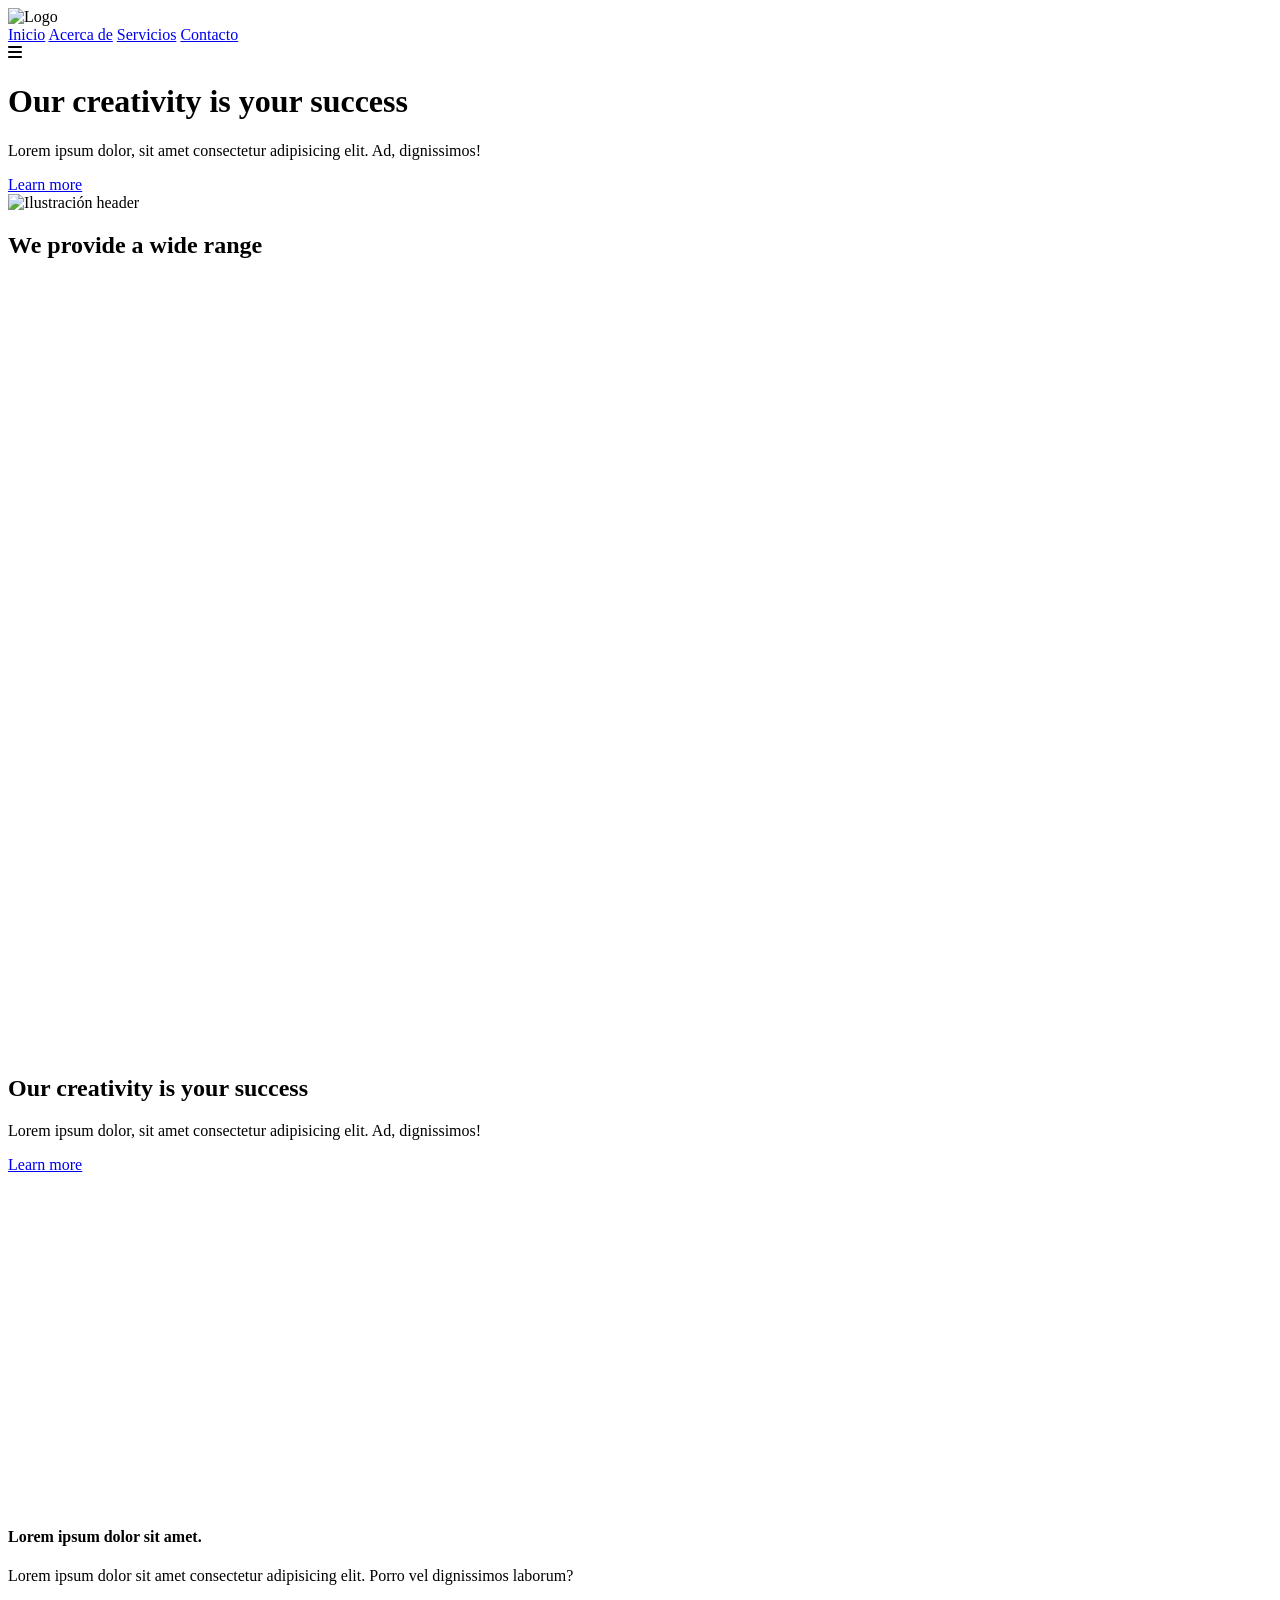
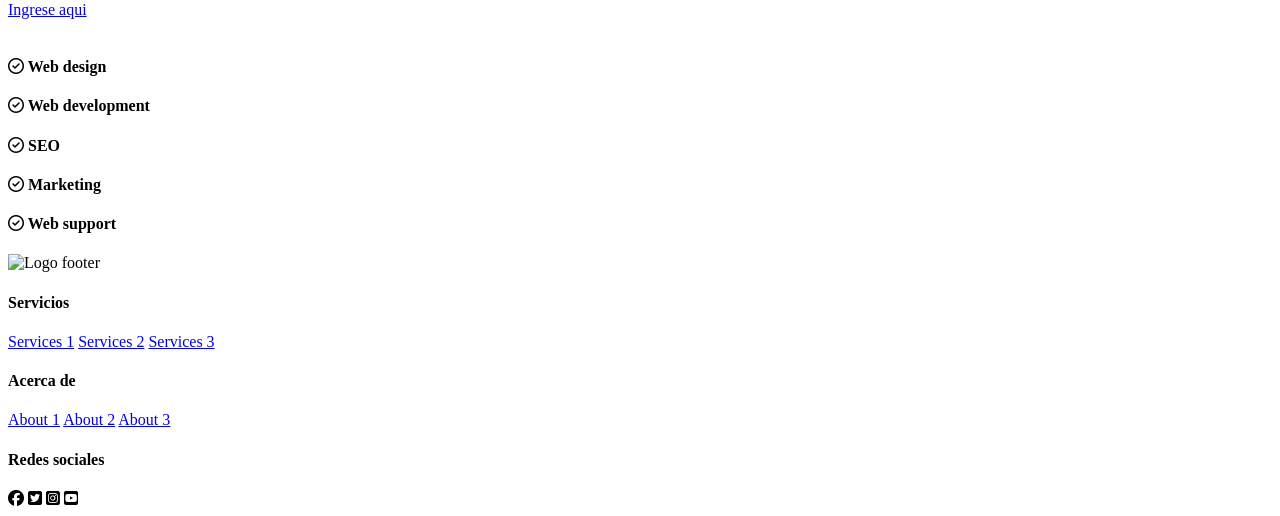
==== index.html @ f16b7981 "Add files via upload" ====
<!DOCTYPE html>
<html lang="es">
<head>
    <meta charset="UTF-8">
    <meta name="viewport" content="width=device-width, initial-scale=1.0">
    <meta http-equiv="X-UA-Compatible" content="ie=edge">
    <title>Página web Yisus</title>
    <link rel="stylesheet" href="css/estilos.css">
    <link rel="preconnect" href="https://fonts.googleapis.com">
    <link rel="preconnect" href="https://fonts.gstatic.com" crossorigin>
    <link href="https://fonts.googleapis.com/css2?family=Roboto:ital,wght@0,100..900;1,100..900&display=swap" rel="stylesheet">
    <link rel="stylesheet" href="https://cdnjs.cloudflare.com/ajax/libs/font-awesome/6.4.0/css/all.min.css">
    <link href="https://unpkg.com/aos@2.3.1/dist/aos.css" rel="stylesheet">

</head>
<body>
    <header>
        <nav>
            <section class="contenedor nav">
               <div class="logo">
                <img src="img/logoimagen.jpeg" alt="Logo">
               </div>
               <div class="enlaces-header">
                <a href="#">Inicio</a>
                <a href="#">Acerca de</a>
                <a href="#">Servicios</a>
                <a href="#">Contacto</a>
               </div>
               <div class="empanada">
                  <i class="fa-solid fa-bars"></i>
               </div>
            </section>
        </nav>
        <div class="contenedor">
            <div class="contenido-header">
                <div class="textos-header">
                    <h1>Our creativity is your success</h1>
                    <p>Lorem ipsum dolor, sit amet consectetur adipisicing elit. Ad, dignissimos!</p>
                    <a href="#">Learn more</a> 
                </div>
                <img src="img/hola.svg" alt="Ilustración header">
            </div>
        </div>
    </header>

    <section class="about-us">
        <div class="contenedor1">
            <h2 class="titulo">We provide a wide range</h2>
            <div class="contenedor-articulo">
                <div class="articulo" data-aos="zoom-in-right">
                    <i class="fas fa-pen-fancy"></i>
                    <h3>Graphic desing</h3>
                    <p>Lorem, ipsum dolor sit amet consectetur adipisicing elit. Sit porro similique necessitatibus quia voluptas praesentium possimus excepturi consequatur ipsam magni!</p>
                    <a href="#">Read more</a>
                </div>
                <div class="articulo" data-aos="zoom-in-right">
                    <i class="fas fa-code"></i>
                    <h3>Web desing</h3>
                    <p>Lorem, ipsum dolor sit amet consectetur adipisicing elit. Sit porro similique necessitatibus quia voluptas praesentium possimus excepturi consequatur ipsam magni!</p>
                    <a href="#">Read more</a>
                </div>
                <div class="articulo" data-aos="zoom-in-right">
                    <i class="fas fa-cog"></i>
                    <h3>Video production</h3>
                    <p>Lorem, ipsum dolor sit amet consectetur adipisicing elit. Sit porro similique necessitatibus quia voluptas praesentium possimus excepturi consequatur ipsam magni!</p>
                    <a href="#">Read more</a>
                </div>
                <div class="articulo" data-aos="zoom-in-right">
                    <i class="fas fa-chart-pie"></i>
                    <h3>SEO</h3>
                    <p>Lorem, ipsum dolor sit amet consectetur adipisicing elit. Sit porro similique necessitatibus quia voluptas praesentium possimus excepturi consequatur ipsam magni!</p>
                    <a href="#">Read more</a>
                </div>
                <div class="articulo" data-aos="zoom-in-right">
                    <i class="fas fa-comments"></i>
                    <h3>Marketing</h3>
                    <p>Lorem, ipsum dolor sit amet consectetur adipisicing elit. Sit porro similique necessitatibus quia voluptas praesentium possimus excepturi consequatur ipsam magni!</p>
                    <a href="#">Read more</a>
                </div>
                <div class="articulo" data-aos="zoom-in-right">
                    <i class="fas fa-chart-bar"></i>
                    <h3>Inphografics</h3>
                    <p>Lorem, ipsum dolor sit amet consectetur adipisicing elit. Sit porro similique necessitatibus quia voluptas praesentium possimus excepturi consequatur ipsam magni!</p>
                    <a href="#">Read more</a>
                </div>
            </div>
        </div>
    </section>

    <section class="questions contenedor">
            <div class="textos-questions">
                <h1>Our creativity is your success</h1>
                <p>Lorem ipsum dolor, sit amet consectetur adipisicing elit. Ad, dignissimos!</p>
                <a href="#">Learn more</a> 
            </div>
            <img src="img/segundaimag.svg" alt="" data-aos="zoom-out-up" data-aos-duracion="2000">
        
    </section>

    <section class="results">
        <div class="contenedor1 conten-results">
            <section class="numbers">
              <div class="number" data-aos="zoom-in-left">
                <h4>+8863</h4>
                <p>Lorem ipsum dolor, sit amet consectetur adipisicing elit. Voluptatibus, soluta?</p>
              </div>
              <div class="number" data-aos="zoom-in-left">
                <h4>+8863</h4>
                <p>Lorem ipsum dolor, sit amet consectetur adipisicing elit. Voluptatibus, soluta?</p>
              </div>
              <div class="number" data-aos="zoom-in-left">
                <h4>+8863</h4>
                <p>Lorem ipsum dolor, sit amet consectetur adipisicing elit. Voluptatibus, soluta?</p>
              </div>
              <div class="number" data-aos="zoom-in-left">
                <h4>+8863</h4>
                <p>Lorem ipsum dolor, sit amet consectetur adipisicing elit. Voluptatibus, soluta?</p>
              </div>
            </section>
            <section class="results-text">
                <h4>Lorem ipsum dolor sit amet.</h4>
                <p>Lorem ipsum dolor sit amet consectetur adipisicing elit. Porro vel dignissimos laborum?</p>
                <a href="#">Ingrese aqui</a>
            </section>
        </div>
    </section>

    <section class="contenedor1 services">
        <img src="img/terceraimag.svg" alt="" data-aos="zoom-in-left">
        <div class="box-skills">
            <h4><i class="fa-regular fa-circle-check"></i> Web design</h4>
            <h4><i class="fa-regular fa-circle-check"></i> Web development</h4>
            <h4><i class="fa-regular fa-circle-check"></i> SEO</h4>
            <h4><i class="fa-regular fa-circle-check"></i> Marketing</h4>
            <h4><i class="fa-regular fa-circle-check"></i> Web support</h4>
        </div>
    </section>

    <footer>
        <div class="pertFooter">
            <img src="img/logoimagen.jpeg" alt="Logo footer">
        </div>
        <div class="pertFooter">
            <h4>Servicios</h4>
            <a href="#">Services 1</a>
            <a href="#">Services 2</a>
            <a href="#">Services 3</a>
        </div>
        <div class="pertFooter">
            <h4>Acerca de</h4>
            <a href="#">About 1</a>
            <a href="#">About 2</a>
            <a href="#">About 3</a>
        </div>
        <div class="pertFooter">
            <h4>Redes sociales</h4>
            <div class="social-media">
                <i class="fa-brands fa-facebook"></i>
                <i class="fa-brands fa-square-twitter"></i>
                <i class="fa-brands fa-square-instagram"></i>
                <i class="fa-brands fa-square-youtube"></i>
            </div>
        </div>
    </footer>
    <script src="https://unpkg.com/aos@2.3.1/dist/aos.js"></script>

     <script src="js/main.js"></script> 
   
</body>
</html>
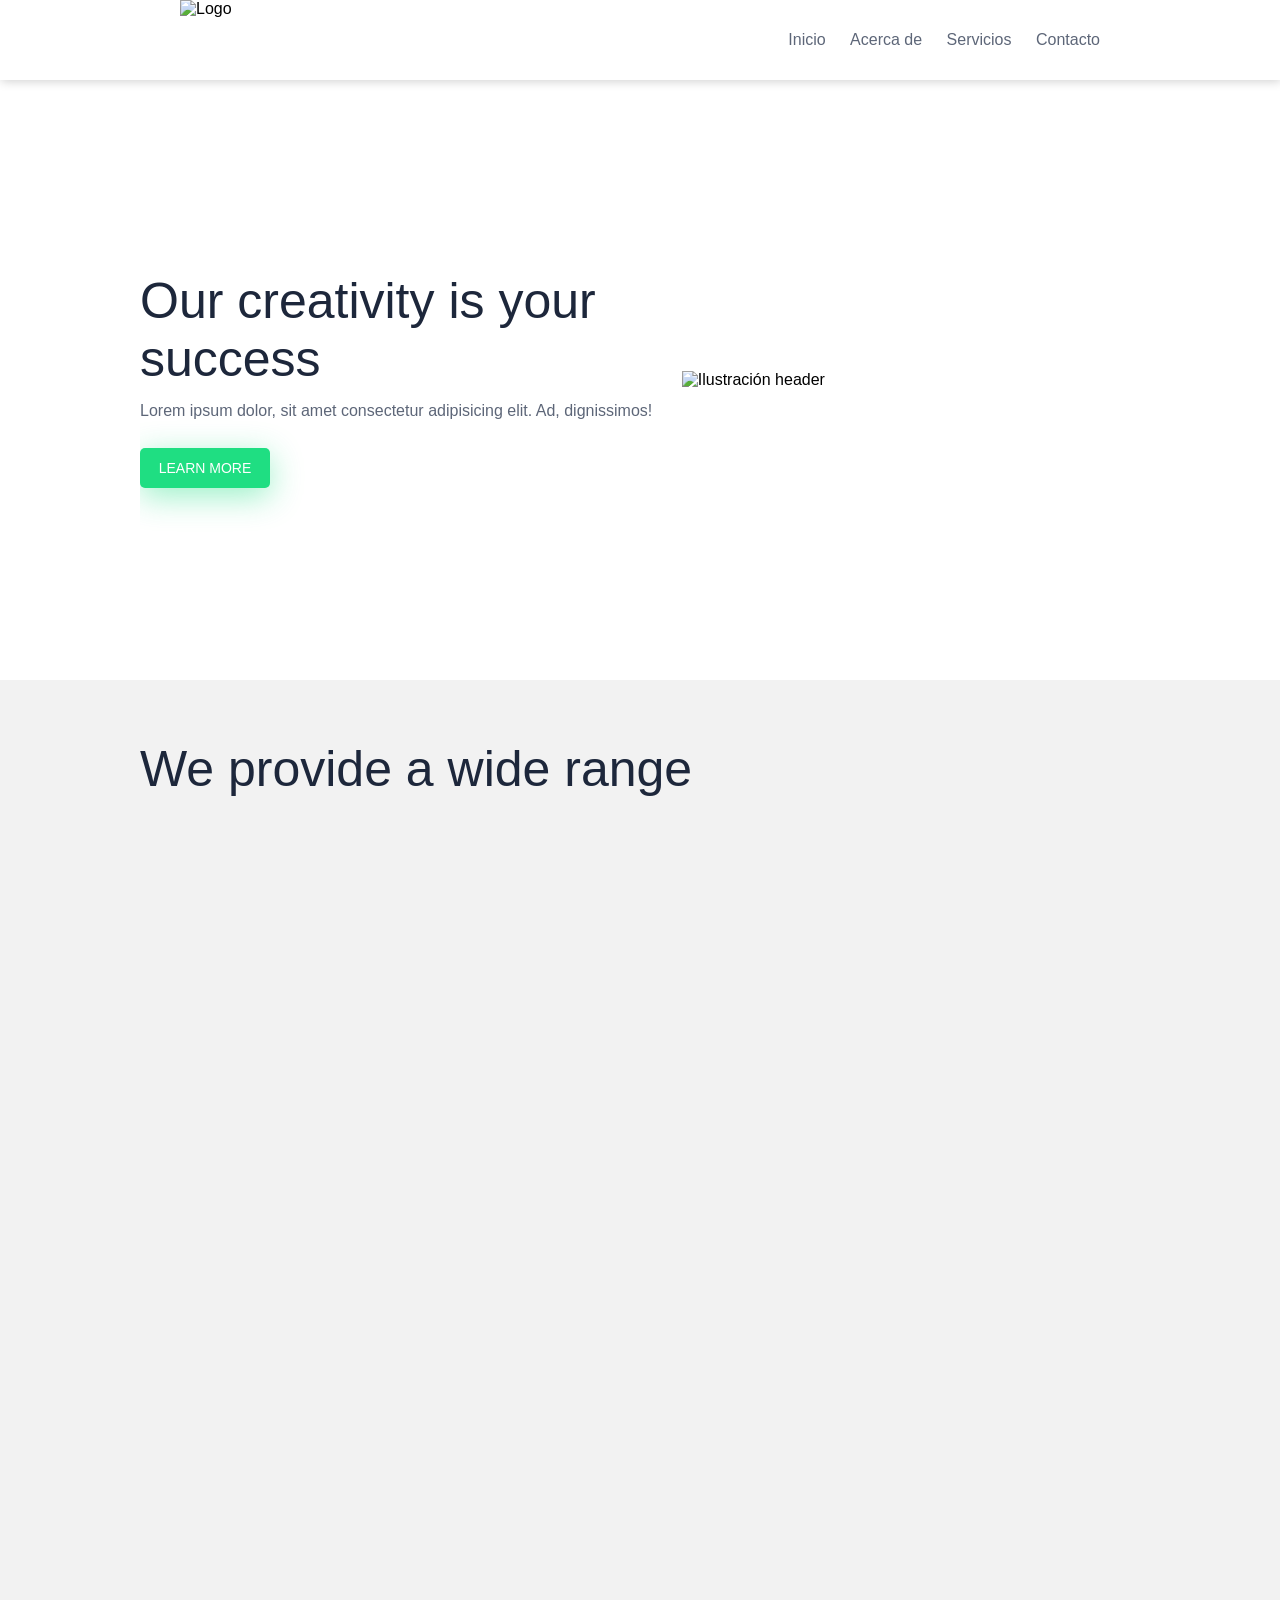
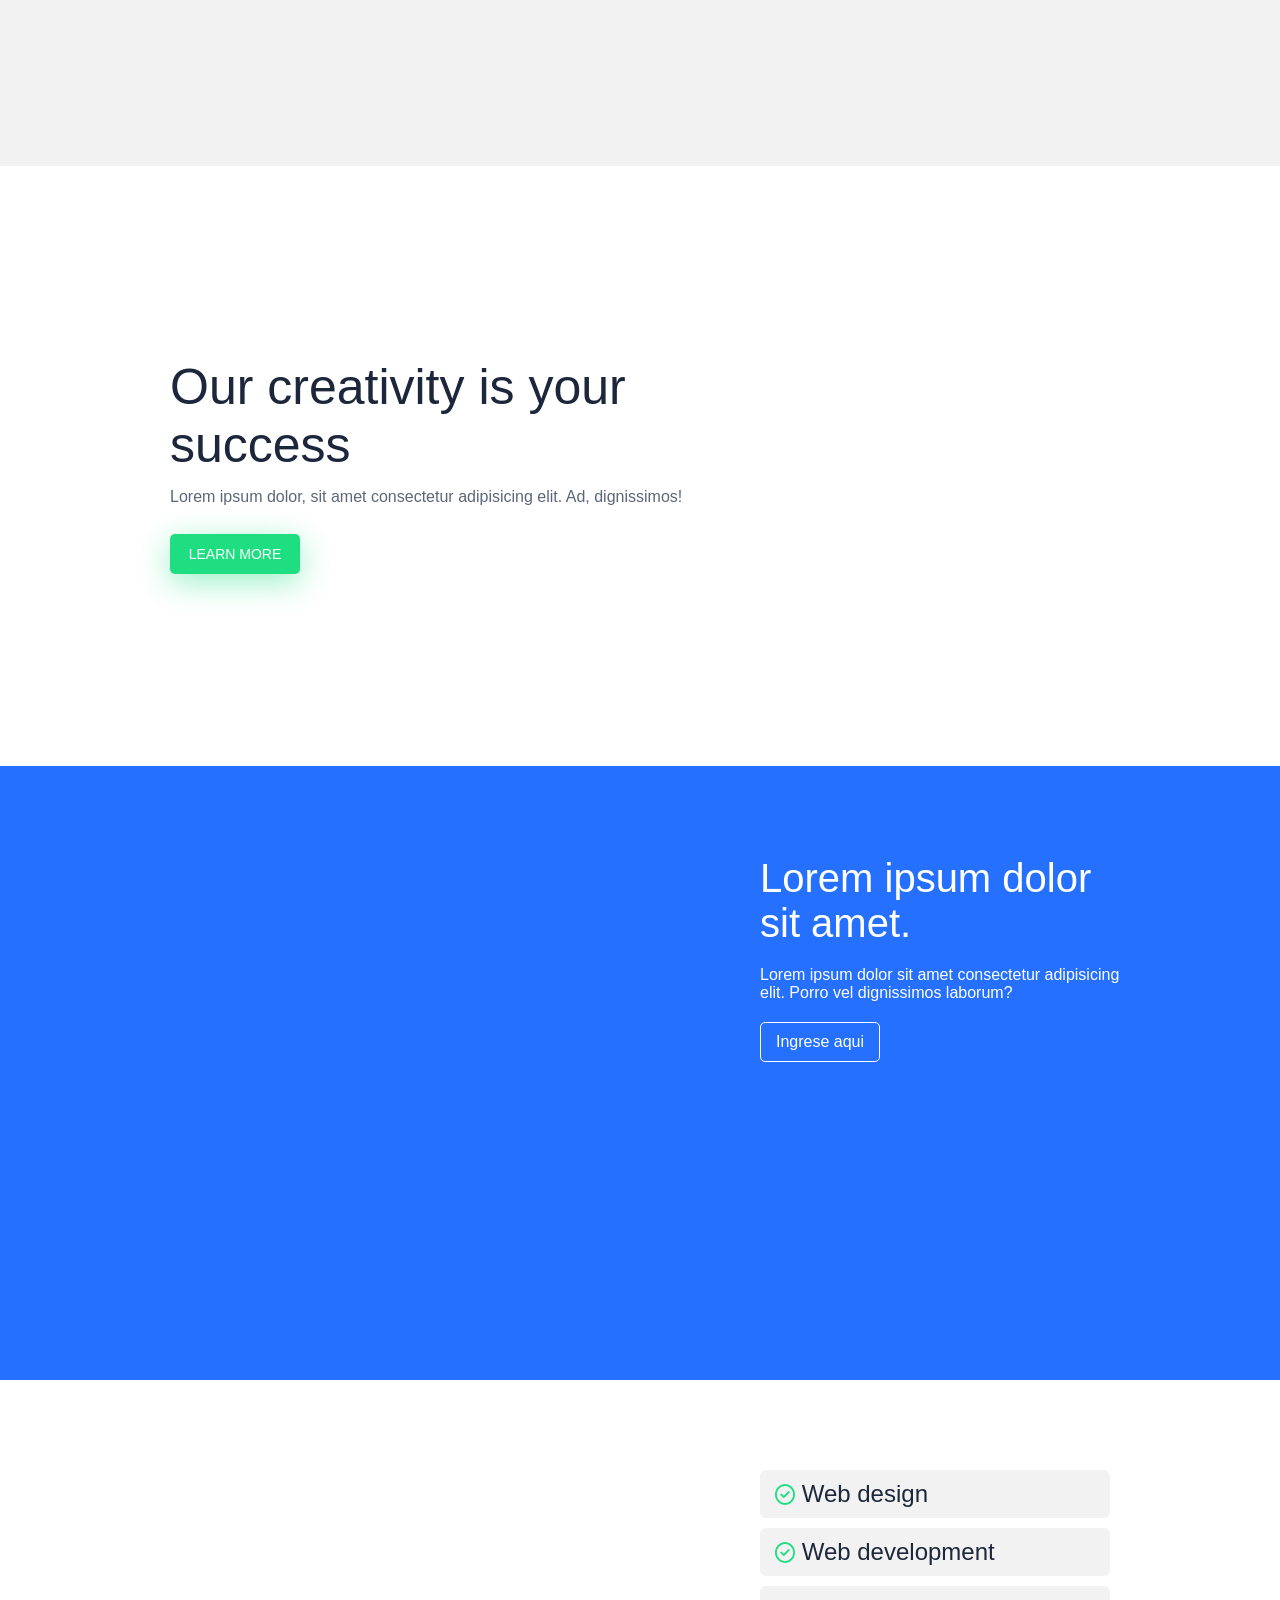
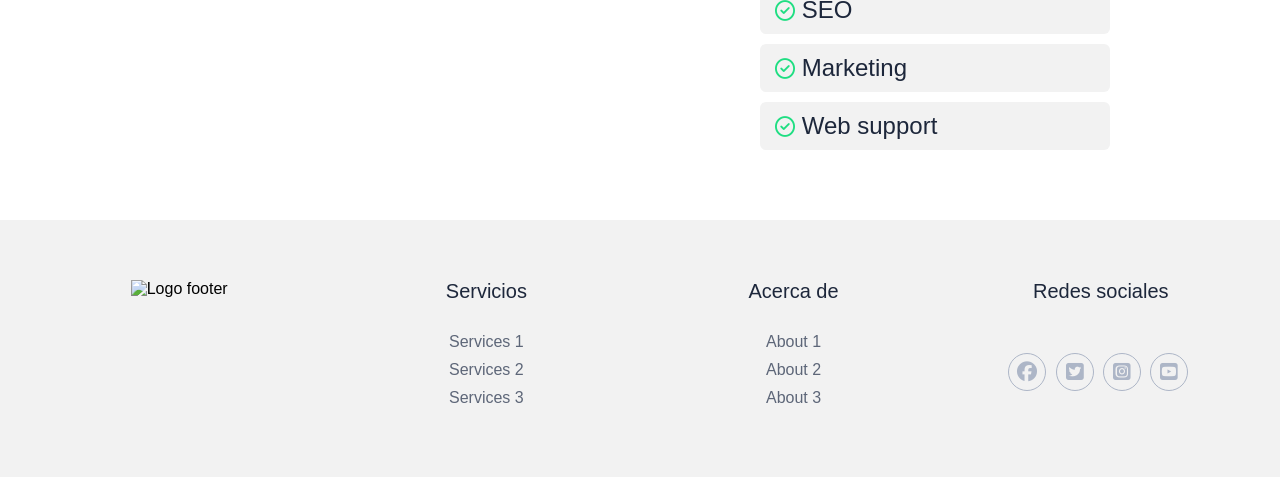
==== commit 5170ec64: "Update index.html" ====
--- a/index.html
+++ b/index.html
@@ -5,7 +5,7 @@
     <meta name="viewport" content="width=device-width, initial-scale=1.0">
     <meta http-equiv="X-UA-Compatible" content="ie=edge">
     <title>Página web Yisus</title>
-    <link rel="stylesheet" href="css/estilos.css">
+    <link rel="stylesheet" href="estilos.css">
     <link rel="preconnect" href="https://fonts.googleapis.com">
     <link rel="preconnect" href="https://fonts.gstatic.com" crossorigin>
     <link href="https://fonts.googleapis.com/css2?family=Roboto:ital,wght@0,100..900;1,100..900&display=swap" rel="stylesheet">
@@ -167,4 +167,4 @@
      <script src="js/main.js"></script> 
    
 </body>
-</html>+</html>
--- a/estilos.css
+++ b/estilos.css
@@ -0,0 +1,592 @@
+*{
+    margin:0;
+    padding:0;
+    box-sizing: border-box;
+}
+
+body{
+    font-family:'Roboto', sans-serif;
+}
+
+h1, h2, h3, h4, h5, h6{
+    color: #1d273b;
+    font-weight: 300;
+}
+
+.contenedor{
+    width: 90% ;
+    max-width: 1000px;
+    margin: auto;
+    overflow: hidden;
+}
+
+.contenedor1{
+    width: 90% ;
+    max-width: 1000px;
+    margin: auto;
+    overflow: hidden;
+    padding: 60px 0;
+}
+
+h1{
+    font-size: 50px;
+
+}
+
+header::before{
+    content: "";
+    display: block;
+    margin-bottom: 80px;
+}
+nav{
+    width: 100%;
+    height: 80px;
+    background: #fff;
+    border-bottom: 1px solid transparent;
+    box-shadow: 1px 1px 10px 0 rgba(0, 0, 0, .2);
+    position: fixed;
+    top: 0;
+    z-index: 100;
+    transition: ease-in-out 0.5s;
+}
+
+.nav{
+    display: flex;
+    justify-content:  space-between;
+    height: 80px;
+    width: 100%;
+    align-items: center;
+    padding: 0 40px;
+}
+.nav .logo{
+    height: 80px;
+
+}
+
+.nav .logo img{
+    
+    height: 100%;
+    vertical-align: top;
+}
+
+.enlaces-header{
+    font-weight: 300;
+    transition: ease-in-out 0.5s;
+}
+
+.nav .enlaces-header a{
+    color: #5d6678;
+    text-decoration: none;
+    margin-left: 20px;
+}
+
+.empanada{
+    width: 80px;
+    height: 80px;
+    display: none;
+    text-align: center;
+    z-index: 100;
+    cursor: pointer;
+    /*transition: color 0.5s ease-in;*/
+}
+
+.empanada > i{
+    font-size: 25px;
+    line-height: 80px;
+}
+
+.contenido-header {
+    width: 100%;
+    height: 600px;
+    display: flex;  
+    justify-content: space-between;            
+    align-items: center;       
+   
+}
+
+.contenido-header > img {
+    width: 550px;
+    animation: ease-in animat 1s;
+}
+
+@keyframes animat{
+    0%{
+        transform: scale(0);
+    }100%{
+        transform: scale(1);
+    }
+}
+
+.text-header{
+    margin: 0 0 0 30px;
+}
+
+.contenido-header p{
+    font-weight: 100;
+    margin-top: 14px;
+    color: #5d6678;
+}
+
+.contenido-header a{
+    margin: 28px 0 0 0;
+    width: 130px;
+    display: inline-block;
+    background: #1fde82;
+    text-align: center;
+    color: #fff;
+    padding: 12PX 0;
+    text-decoration: none;
+    font-weight: 400;
+    text-transform: uppercase;
+    font-size: 14px;
+    border-radius: 5px;
+    box-shadow: 0 8px 32px rgba(31,222,130, .46);
+}
+
+.titulo{
+    font-size: 50px;
+}
+
+/*about us */
+
+.about-us{
+    background: #f2f2f2;
+}
+
+.contenedor-articulo{
+    display: flex;
+    flex-wrap: wrap;
+    margin-top: 60px;
+    justify-content: space-around;
+
+}
+
+.articulo{
+    width: 29%;
+    background: #fff;
+    margin-bottom: 30px;
+    border-radius: 10px;
+    padding: 45px 30px 60px 30px ;
+    transition: 0.5s;
+}
+
+.articulo:hover{
+    box-shadow: 0px 4px 10px rgba(17, 29, 48, .26);
+}
+
+.articulo>i{
+    font-size: 30px;
+    color: #fff;
+    background: #1fde82;
+    display: inline-block;
+    width: 70px;
+    height: 70px;
+    text-align: center;
+    padding-top: 20px;
+    border-radius: 50%;
+    box-shadow: 0 8px 32px rgba(31,222,130, .46);
+    
+}
+
+.articulo>h3{
+    font-size: 24px;
+    margin-top: 30px;
+}
+
+.articulo>p{
+    font-weight: 100;
+    color: #5d6678;
+    margin-top: 15px;
+    padding-bottom: 20px;
+}
+
+.articulo>a{
+    color: #5d6678;
+    font-weight:400;
+    text-decoration: none;
+}
+
+.articulo>a:hover{
+    color: #1fde82;
+    transition: color .5s;
+}
+
+/* Questions */
+
+.questions {
+    height: 600px;
+    display: flex;  
+    justify-content: space-between;            
+    align-items: center;       
+}
+
+.questions > img {
+    width: 550px;
+}
+
+.textos-questions {
+    margin: 0 0 0 30px;
+}
+
+.textos-questions p {
+    font-weight: 100;
+    margin-top: 14px;
+    color: #5d6678;
+}
+
+.textos-questions a {
+    margin: 28px 0 0 0;
+    width: 130px;
+    display: inline-block;
+    background: #1fde82;
+    text-align: center;
+    color: #fff;
+    padding: 12px 0;
+    text-decoration: none;
+    font-weight: 400;
+    text-transform: uppercase;
+    font-size: 14px;
+    border-radius: 5px;
+    box-shadow: 0 8px 32px rgba(31, 222, 130, .46);
+}
+
+/*Results*/
+.results{
+    background: #2570ff;
+    padding-top: 30px;
+}
+
+.conten-results{
+    display: flex;
+    justify-content: space-evenly;
+}
+
+.numbers{
+ width: 60%;
+ display: flex;
+ flex-wrap: wrap;
+ justify-content: space-evenly;
+ 
+}
+
+.numbers .number{
+    width: 45%;
+    background: rgba(255, 255, 255, .2);
+    color: #fff;
+    border-radius: 10px;
+    padding: 40px 35px;
+    margin-bottom: 20px;
+}
+
+.numbers .number h4{
+    color: #fff;
+    font-size: 50px;
+    font-weight: 500;
+    margin-bottom: 20px;
+}
+
+.numbers .number p{
+color: #f2f5fc;
+font-weight: 300;
+}
+
+.results-text{
+    width: 37%;
+}
+
+.results-text h4{
+    color: #fff;
+    font-size: 40px;
+}
+
+.results-text p{
+    color: #fff;
+    font-weight: 300;
+    margin: 20px 0;
+}
+
+.results-text>a{
+    color: #fff;
+    text-decoration: none;
+    display: inline-block;
+    border: 1px solid #fff;
+    padding: 10px 0;
+    width: 120px;
+    text-align: center;
+    border-radius: 5px;
+}
+
+/*Services*/
+
+.services{
+    display: flex;
+    justify-content: space-between;
+}
+
+.services>img{
+    width: 500px;
+}
+
+.box-skills{
+    margin: 30px 30px 0 0;
+}
+
+.box-skills h4{
+    font-size: 24px;
+    background: #f2f2f2;
+    width: 350px;
+    border-radius: 6px;
+    padding: 10px 0 10px 15px;
+    margin-bottom: 10px;
+}
+
+.box-skills i{
+    color: #1fde82;
+    font-size: 20px;
+}
+
+/*footer*/
+
+footer{
+    background: #f2f2f2;
+    padding:  60px 0;
+    overflow: hidden;
+    display: flex;
+    flex-wrap: wrap;
+    justify-content: space-evenly;
+    margin: auto;
+}
+
+.pertFooter{
+    width: 20%;
+    text-align: center;
+}
+
+.pertFooter h4{
+    color: #1d273b;
+    font-size: 20px;
+    font-weight: 400;
+    margin-bottom: 30px;
+}
+
+.pertFooter a{
+    display: block;
+    text-decoration: none;
+    color: #5d6678;
+    font-weight: 300;
+    transition: color .3s ease-in-out;
+    margin-bottom: 10px;
+}
+
+.pertFooter a:hover{
+    color: #1fde82;
+}
+
+.pertFooter img{
+    width: 70%;
+}
+
+.social-media i{
+    font-size: 20px;
+    display: inline-block;
+    color: #adb6c7;
+    border: 1px solid #adb6c7;
+    border-radius: 50%;
+    width: 38px;
+    height: 38px;
+    line-height: 36px;
+    cursor: pointer;
+    margin-top: 20px;
+    text-align: center;
+    transition: all ease-in-out .3s;
+    margin-right: 5px;
+}
+
+.social-media i:hover{
+    color: #fff;
+    background-color: #1fde82;
+    border-color: #1fde82;
+}
+
+/* Breakpoints responsive */
+
+@media screen and (max-width:800px) {
+    .titulo{
+        font-size: 45px;
+    }
+
+    .contenido-header{
+        flex-direction: column;
+        justify-content: space-evenly;
+        height: 720px;
+    }
+
+    .contenido-header>img{
+        width: 400px;
+    }
+
+
+    .text-header{
+        margin: 0;
+    }
+
+    /* Abouts us */
+
+    .articulo{
+        width: 45%;
+    }
+
+    /* Questions */
+
+    .questions{
+        height: 720px;
+        justify-content: space-evenly;
+        flex-direction: column;
+    }
+
+    .questions>img{
+        width: 400px;
+    }
+
+    /* Results */
+
+    .conten-results{
+        flex-direction:  column-reverse;
+    }
+
+    .results-text>a{
+        margin-bottom: 60px;
+    }
+
+    .numbers{
+        width: 100%;
+        /* Justify-content: space-between; */
+    }
+
+    .results-text{
+        width: 100%;
+    }
+
+    /* Services*/
+
+    .services{
+        flex-direction: column-reverse;
+        align-items: center;
+    }
+
+    .box-skills{
+        margin: 0 0 40px 0;
+    }
+
+    .box-skills h4{
+        width: 500px;
+    }
+
+    .services>img{
+        width: 400px;
+    }
+
+    /*Footer*/
+
+    footer{
+        justify-content: space-evenly;
+    }
+
+    .pertFooter{
+        width: 40%;
+        margin-bottom: 40px;
+    }
+
+
+}
+
+@media screen and (max-width: 600px){
+
+    .titulo {
+        font-size: 35px;
+    }
+
+    h1 {
+        font-size: 40px;
+    }
+
+    .contenido-header {
+        height: 650px;
+    }
+
+    .nav {
+        padding: 0 10px;
+    }
+
+    .contenido-header > img {
+        width: 200px;
+    }
+
+    .enlaces-header {
+        position: fixed;
+        background: #667db6;  /* fallback for old browsers */
+background: -webkit-linear-gradient(to right, #667db6, #0082c8, #0082c8, #667db6);  /* Chrome 10-25, Safari 5.1-6 */
+background: linear-gradient(to right, #667db6, #0082c8, #0082c8, #667db6); /* W3C, IE 10+/ Edge, Firefox 16+, Chrome 26+, Opera 12+, Safari 7+ */
+        top: 0;
+        right: 0;
+        width: 100%;
+        height: 100vh;
+        display: flex;
+        align-items: center;
+        flex-direction: column;
+        justify-content: space-evenly;
+        clip-path: circle(0.0% at 100% 0);
+
+    }
+     
+    .nav .menudos{
+        -webkit-clip-path: circle(150% at 100% 0);
+        clip-path: circle(150% at 100% 0);
+    }
+    .nav .enlaces-header a{
+        color:#fff;
+    }
+
+    .empanada {
+        display: block; 
+    }
+
+    /* about us */
+
+    .articulo{
+        width: 95%;
+    }
+    
+    /* Questions */
+
+    .questions>img{
+        width: 200px;
+    }
+
+    /* results */
+
+    .numbers .number{
+        width: 95%;
+    }
+
+    .results-text h4{
+        font-size: 35px;
+    }
+
+    /* Services */
+
+    .services>img{
+        width: 200px;
+    }
+
+    .box-skills h4{
+        width: 100%;
+    }
+
+    /* Footer */
+
+    .pertFooter{
+        width: 95%;
+        margin-bottom: 40px;
+    }
+}
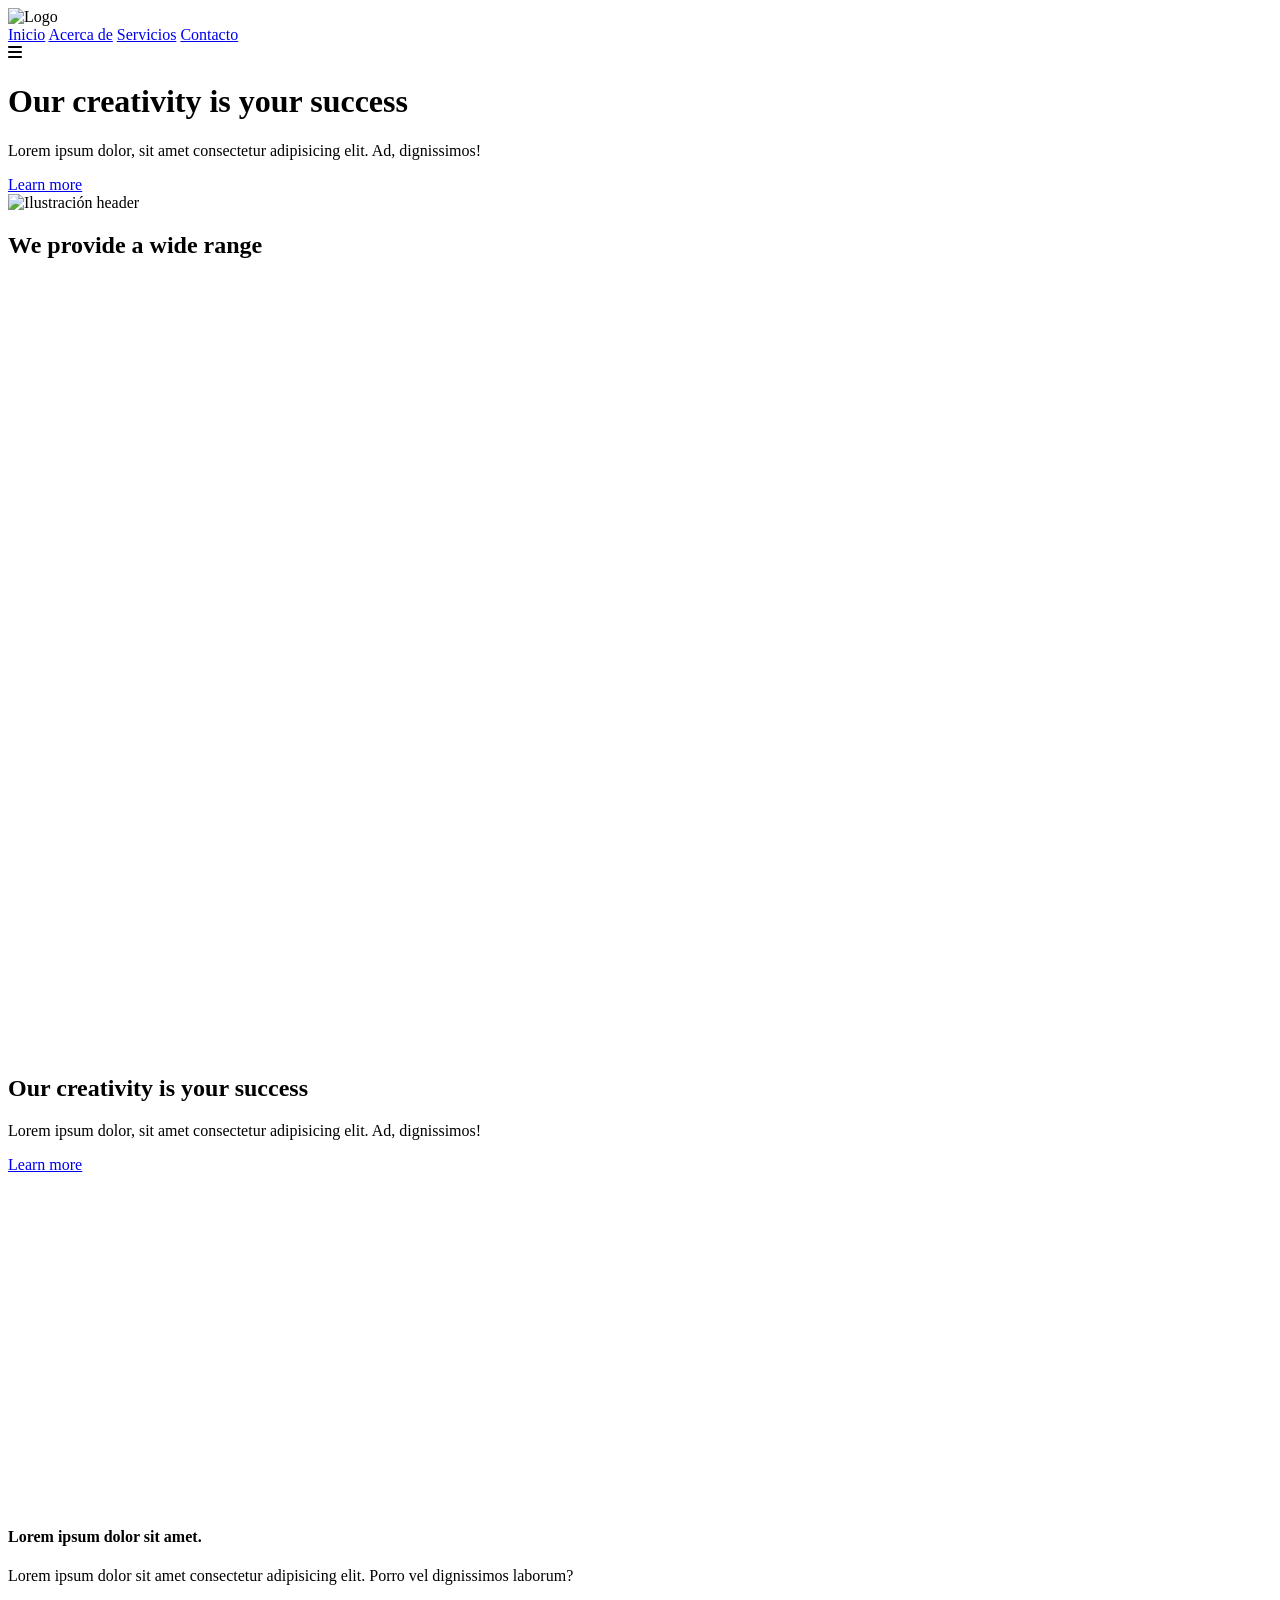
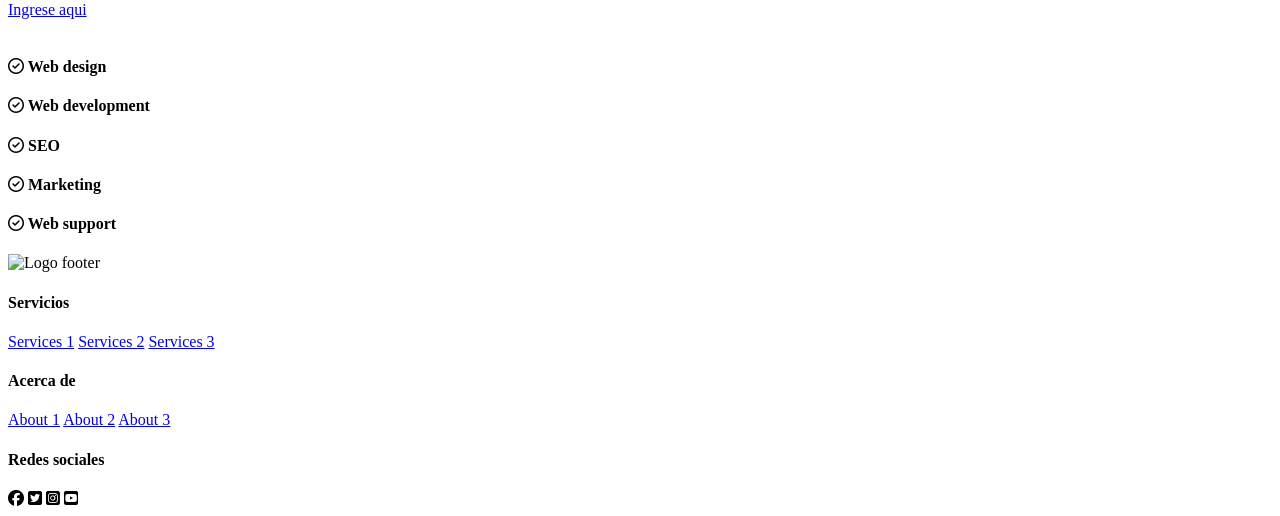
==== commit a38bd0a7: "Fix HTML structure and update stylesheet links" ====
--- a/index.html
+++ b/index.html
@@ -5,7 +5,7 @@
     <meta name="viewport" content="width=device-width, initial-scale=1.0">
     <meta http-equiv="X-UA-Compatible" content="ie=edge">
     <title>Página web Yisus</title>
-    <link rel="stylesheet" href="estilos.css">
+    <link rel="stylesheet" href="css/estilos.css">
     <link rel="preconnect" href="https://fonts.googleapis.com">
     <link rel="preconnect" href="https://fonts.gstatic.com" crossorigin>
     <link href="https://fonts.googleapis.com/css2?family=Roboto:ital,wght@0,100..900;1,100..900&display=swap" rel="stylesheet">
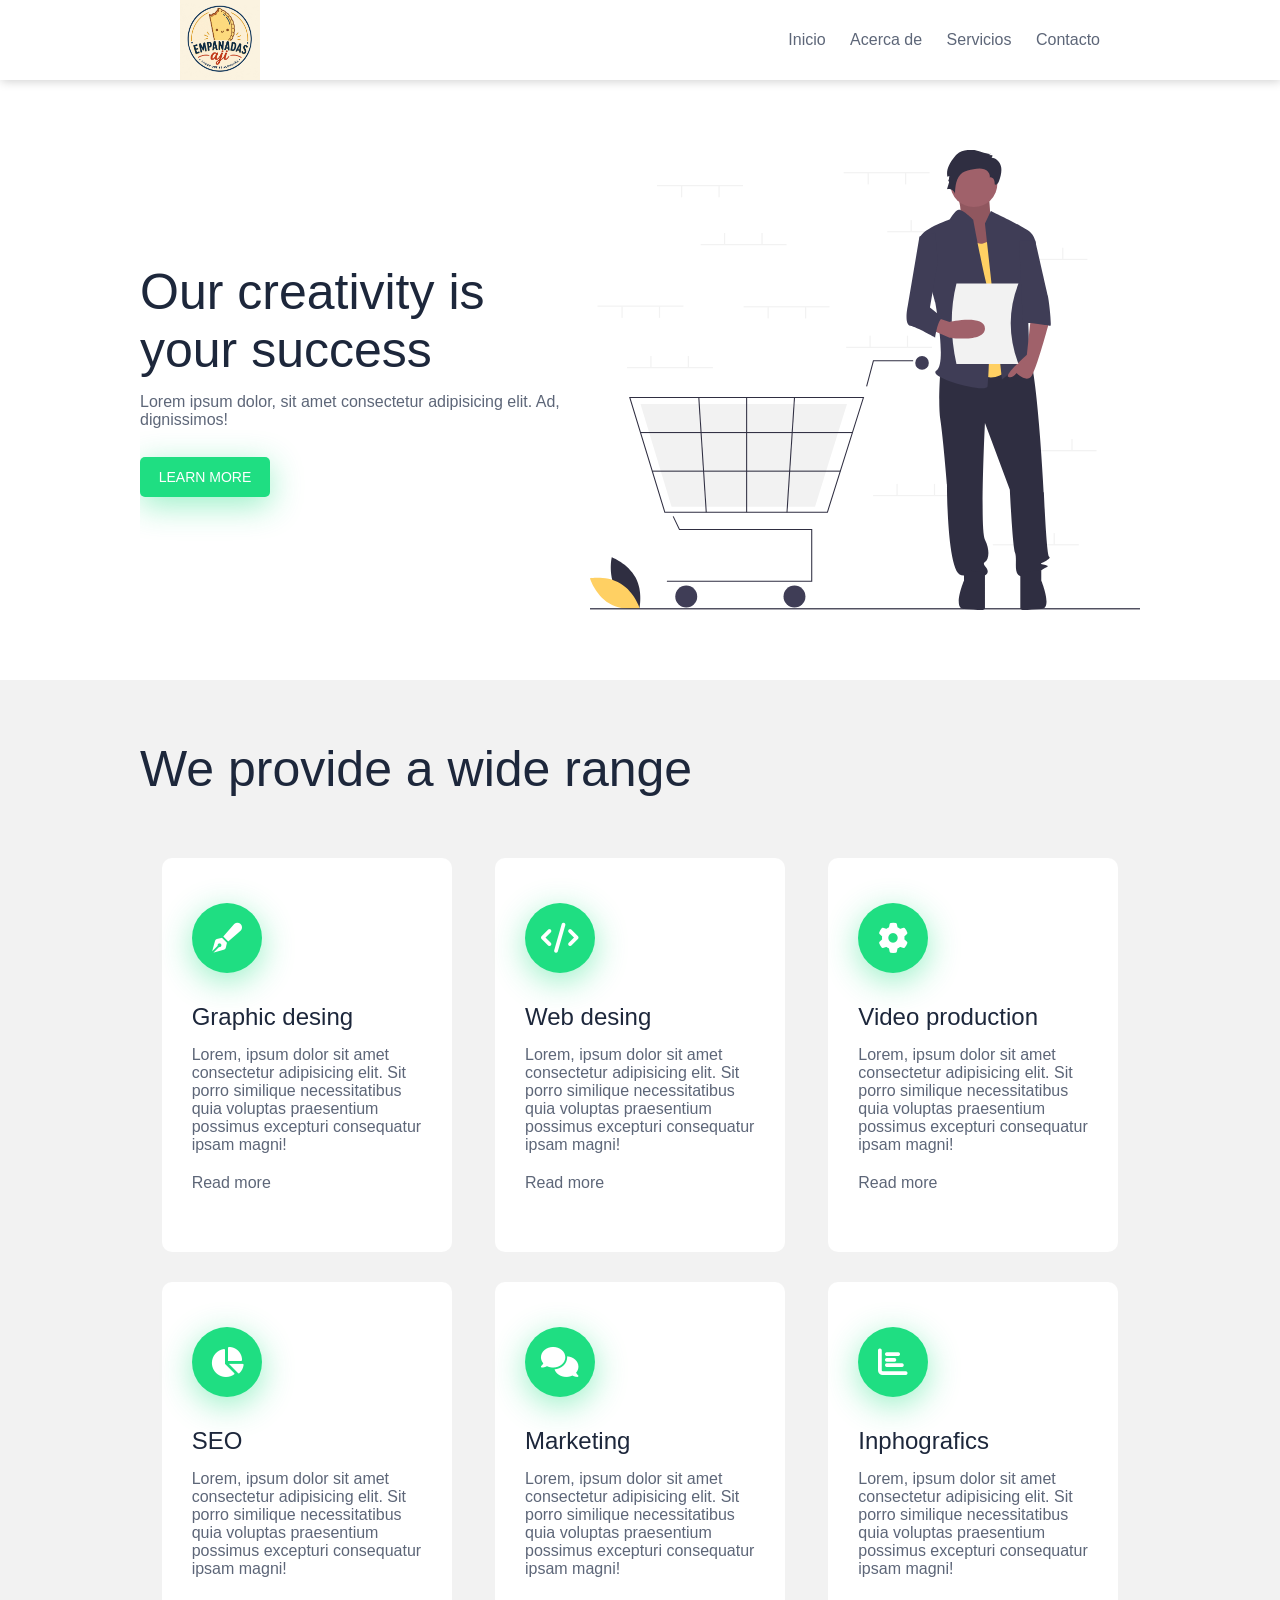
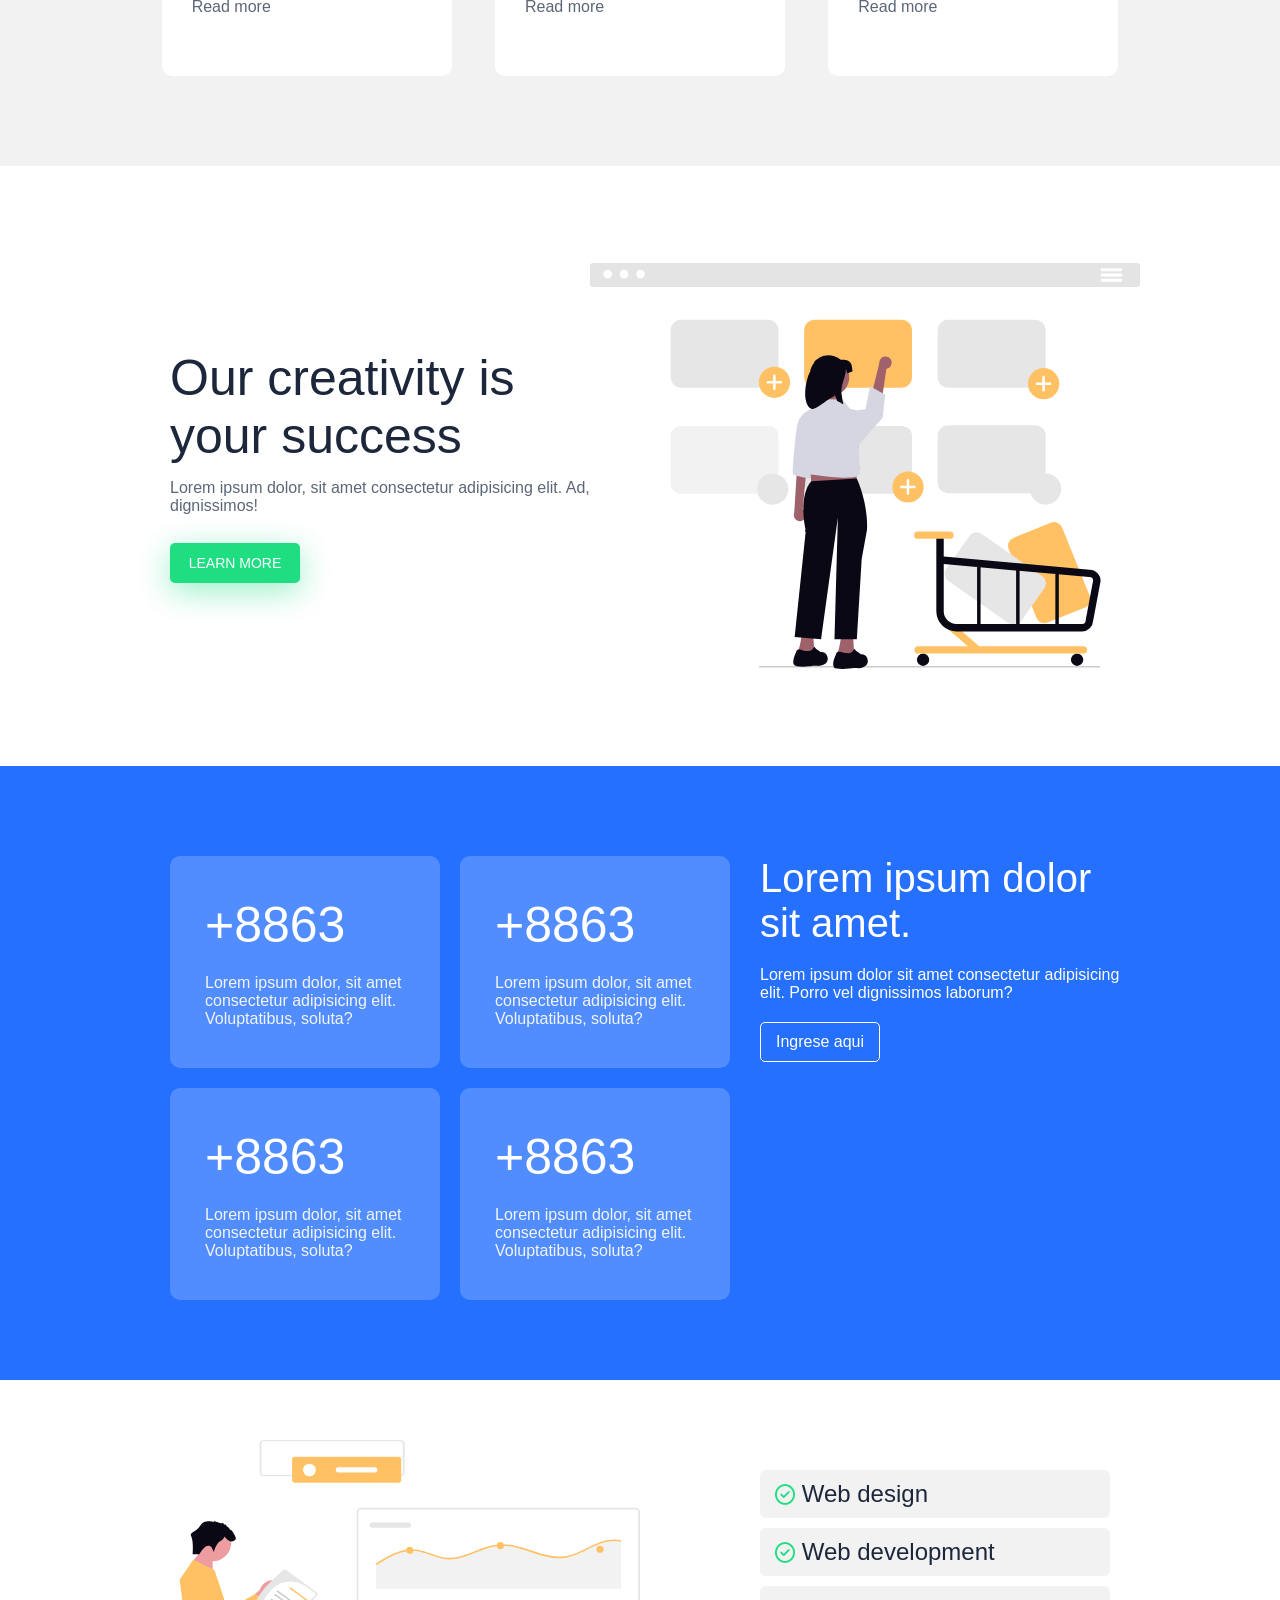
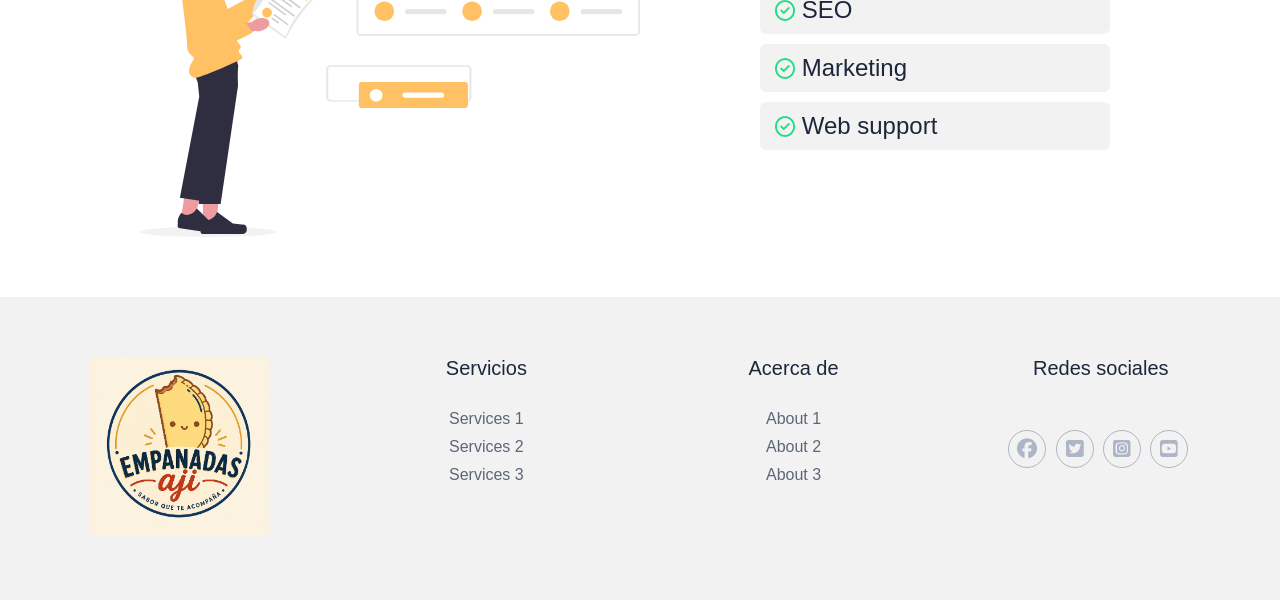
==== commit 6b2456a3: "Add files via upload" ====
--- a/index.html
+++ b/index.html
@@ -167,4 +167,4 @@
      <script src="js/main.js"></script> 
    
 </body>
-</html>
+</html>
--- a/css/estilos.css
+++ b/css/estilos.css
@@ -0,0 +1,592 @@
+*{
+    margin:0;
+    padding:0;
+    box-sizing: border-box;
+}
+
+body{
+    font-family:'Roboto', sans-serif;
+}
+
+h1, h2, h3, h4, h5, h6{
+    color: #1d273b;
+    font-weight: 300;
+}
+
+.contenedor{
+    width: 90% ;
+    max-width: 1000px;
+    margin: auto;
+    overflow: hidden;
+}
+
+.contenedor1{
+    width: 90% ;
+    max-width: 1000px;
+    margin: auto;
+    overflow: hidden;
+    padding: 60px 0;
+}
+
+h1{
+    font-size: 50px;
+
+}
+
+header::before{
+    content: "";
+    display: block;
+    margin-bottom: 80px;
+}
+nav{
+    width: 100%;
+    height: 80px;
+    background: #fff;
+    border-bottom: 1px solid transparent;
+    box-shadow: 1px 1px 10px 0 rgba(0, 0, 0, .2);
+    position: fixed;
+    top: 0;
+    z-index: 100;
+    transition: ease-in-out 0.5s;
+}
+
+.nav{
+    display: flex;
+    justify-content:  space-between;
+    height: 80px;
+    width: 100%;
+    align-items: center;
+    padding: 0 40px;
+}
+.nav .logo{
+    height: 80px;
+
+}
+
+.nav .logo img{
+    
+    height: 100%;
+    vertical-align: top;
+}
+
+.enlaces-header{
+    font-weight: 300;
+    transition: ease-in-out 0.5s;
+}
+
+.nav .enlaces-header a{
+    color: #5d6678;
+    text-decoration: none;
+    margin-left: 20px;
+}
+
+.empanada{
+    width: 80px;
+    height: 80px;
+    display: none;
+    text-align: center;
+    z-index: 100;
+    cursor: pointer;
+    /*transition: color 0.5s ease-in;*/
+}
+
+.empanada > i{
+    font-size: 25px;
+    line-height: 80px;
+}
+
+.contenido-header {
+    width: 100%;
+    height: 600px;
+    display: flex;  
+    justify-content: space-between;            
+    align-items: center;       
+   
+}
+
+.contenido-header > img {
+    width: 550px;
+    animation: ease-in animat 1s;
+}
+
+@keyframes animat{
+    0%{
+        transform: scale(0);
+    }100%{
+        transform: scale(1);
+    }
+}
+
+.text-header{
+    margin: 0 0 0 30px;
+}
+
+.contenido-header p{
+    font-weight: 100;
+    margin-top: 14px;
+    color: #5d6678;
+}
+
+.contenido-header a{
+    margin: 28px 0 0 0;
+    width: 130px;
+    display: inline-block;
+    background: #1fde82;
+    text-align: center;
+    color: #fff;
+    padding: 12PX 0;
+    text-decoration: none;
+    font-weight: 400;
+    text-transform: uppercase;
+    font-size: 14px;
+    border-radius: 5px;
+    box-shadow: 0 8px 32px rgba(31,222,130, .46);
+}
+
+.titulo{
+    font-size: 50px;
+}
+
+/*about us */
+
+.about-us{
+    background: #f2f2f2;
+}
+
+.contenedor-articulo{
+    display: flex;
+    flex-wrap: wrap;
+    margin-top: 60px;
+    justify-content: space-around;
+
+}
+
+.articulo{
+    width: 29%;
+    background: #fff;
+    margin-bottom: 30px;
+    border-radius: 10px;
+    padding: 45px 30px 60px 30px ;
+    transition: 0.5s;
+}
+
+.articulo:hover{
+    box-shadow: 0px 4px 10px rgba(17, 29, 48, .26);
+}
+
+.articulo>i{
+    font-size: 30px;
+    color: #fff;
+    background: #1fde82;
+    display: inline-block;
+    width: 70px;
+    height: 70px;
+    text-align: center;
+    padding-top: 20px;
+    border-radius: 50%;
+    box-shadow: 0 8px 32px rgba(31,222,130, .46);
+    
+}
+
+.articulo>h3{
+    font-size: 24px;
+    margin-top: 30px;
+}
+
+.articulo>p{
+    font-weight: 100;
+    color: #5d6678;
+    margin-top: 15px;
+    padding-bottom: 20px;
+}
+
+.articulo>a{
+    color: #5d6678;
+    font-weight:400;
+    text-decoration: none;
+}
+
+.articulo>a:hover{
+    color: #1fde82;
+    transition: color .5s;
+}
+
+/* Questions */
+
+.questions {
+    height: 600px;
+    display: flex;  
+    justify-content: space-between;            
+    align-items: center;       
+}
+
+.questions > img {
+    width: 550px;
+}
+
+.textos-questions {
+    margin: 0 0 0 30px;
+}
+
+.textos-questions p {
+    font-weight: 100;
+    margin-top: 14px;
+    color: #5d6678;
+}
+
+.textos-questions a {
+    margin: 28px 0 0 0;
+    width: 130px;
+    display: inline-block;
+    background: #1fde82;
+    text-align: center;
+    color: #fff;
+    padding: 12px 0;
+    text-decoration: none;
+    font-weight: 400;
+    text-transform: uppercase;
+    font-size: 14px;
+    border-radius: 5px;
+    box-shadow: 0 8px 32px rgba(31, 222, 130, .46);
+}
+
+/*Results*/
+.results{
+    background: #2570ff;
+    padding-top: 30px;
+}
+
+.conten-results{
+    display: flex;
+    justify-content: space-evenly;
+}
+
+.numbers{
+ width: 60%;
+ display: flex;
+ flex-wrap: wrap;
+ justify-content: space-evenly;
+ 
+}
+
+.numbers .number{
+    width: 45%;
+    background: rgba(255, 255, 255, .2);
+    color: #fff;
+    border-radius: 10px;
+    padding: 40px 35px;
+    margin-bottom: 20px;
+}
+
+.numbers .number h4{
+    color: #fff;
+    font-size: 50px;
+    font-weight: 500;
+    margin-bottom: 20px;
+}
+
+.numbers .number p{
+color: #f2f5fc;
+font-weight: 300;
+}
+
+.results-text{
+    width: 37%;
+}
+
+.results-text h4{
+    color: #fff;
+    font-size: 40px;
+}
+
+.results-text p{
+    color: #fff;
+    font-weight: 300;
+    margin: 20px 0;
+}
+
+.results-text>a{
+    color: #fff;
+    text-decoration: none;
+    display: inline-block;
+    border: 1px solid #fff;
+    padding: 10px 0;
+    width: 120px;
+    text-align: center;
+    border-radius: 5px;
+}
+
+/*Services*/
+
+.services{
+    display: flex;
+    justify-content: space-between;
+}
+
+.services>img{
+    width: 500px;
+}
+
+.box-skills{
+    margin: 30px 30px 0 0;
+}
+
+.box-skills h4{
+    font-size: 24px;
+    background: #f2f2f2;
+    width: 350px;
+    border-radius: 6px;
+    padding: 10px 0 10px 15px;
+    margin-bottom: 10px;
+}
+
+.box-skills i{
+    color: #1fde82;
+    font-size: 20px;
+}
+
+/*footer*/
+
+footer{
+    background: #f2f2f2;
+    padding:  60px 0;
+    overflow: hidden;
+    display: flex;
+    flex-wrap: wrap;
+    justify-content: space-evenly;
+    margin: auto;
+}
+
+.pertFooter{
+    width: 20%;
+    text-align: center;
+}
+
+.pertFooter h4{
+    color: #1d273b;
+    font-size: 20px;
+    font-weight: 400;
+    margin-bottom: 30px;
+}
+
+.pertFooter a{
+    display: block;
+    text-decoration: none;
+    color: #5d6678;
+    font-weight: 300;
+    transition: color .3s ease-in-out;
+    margin-bottom: 10px;
+}
+
+.pertFooter a:hover{
+    color: #1fde82;
+}
+
+.pertFooter img{
+    width: 70%;
+}
+
+.social-media i{
+    font-size: 20px;
+    display: inline-block;
+    color: #adb6c7;
+    border: 1px solid #adb6c7;
+    border-radius: 50%;
+    width: 38px;
+    height: 38px;
+    line-height: 36px;
+    cursor: pointer;
+    margin-top: 20px;
+    text-align: center;
+    transition: all ease-in-out .3s;
+    margin-right: 5px;
+}
+
+.social-media i:hover{
+    color: #fff;
+    background-color: #1fde82;
+    border-color: #1fde82;
+}
+
+/* Breakpoints responsive */
+
+@media screen and (max-width:800px) {
+    .titulo{
+        font-size: 45px;
+    }
+
+    .contenido-header{
+        flex-direction: column;
+        justify-content: space-evenly;
+        height: 720px;
+    }
+
+    .contenido-header>img{
+        width: 400px;
+    }
+
+
+    .text-header{
+        margin: 0;
+    }
+
+    /* Abouts us */
+
+    .articulo{
+        width: 45%;
+    }
+
+    /* Questions */
+
+    .questions{
+        height: 720px;
+        justify-content: space-evenly;
+        flex-direction: column;
+    }
+
+    .questions>img{
+        width: 400px;
+    }
+
+    /* Results */
+
+    .conten-results{
+        flex-direction:  column-reverse;
+    }
+
+    .results-text>a{
+        margin-bottom: 60px;
+    }
+
+    .numbers{
+        width: 100%;
+        /* Justify-content: space-between; */
+    }
+
+    .results-text{
+        width: 100%;
+    }
+
+    /* Services*/
+
+    .services{
+        flex-direction: column-reverse;
+        align-items: center;
+    }
+
+    .box-skills{
+        margin: 0 0 40px 0;
+    }
+
+    .box-skills h4{
+        width: 500px;
+    }
+
+    .services>img{
+        width: 400px;
+    }
+
+    /*Footer*/
+
+    footer{
+        justify-content: space-evenly;
+    }
+
+    .pertFooter{
+        width: 40%;
+        margin-bottom: 40px;
+    }
+
+
+}
+
+@media screen and (max-width: 600px){
+
+    .titulo {
+        font-size: 35px;
+    }
+
+    h1 {
+        font-size: 40px;
+    }
+
+    .contenido-header {
+        height: 650px;
+    }
+
+    .nav {
+        padding: 0 10px;
+    }
+
+    .contenido-header > img {
+        width: 200px;
+    }
+
+    .enlaces-header {
+        position: fixed;
+        background: #667db6;  /* fallback for old browsers */
+background: -webkit-linear-gradient(to right, #667db6, #0082c8, #0082c8, #667db6);  /* Chrome 10-25, Safari 5.1-6 */
+background: linear-gradient(to right, #667db6, #0082c8, #0082c8, #667db6); /* W3C, IE 10+/ Edge, Firefox 16+, Chrome 26+, Opera 12+, Safari 7+ */
+        top: 0;
+        right: 0;
+        width: 100%;
+        height: 100vh;
+        display: flex;
+        align-items: center;
+        flex-direction: column;
+        justify-content: space-evenly;
+        clip-path: circle(0.0% at 100% 0);
+
+    }
+     
+    .nav .menudos{
+        -webkit-clip-path: circle(150% at 100% 0);
+        clip-path: circle(150% at 100% 0);
+    }
+    .nav .enlaces-header a{
+        color:#fff;
+    }
+
+    .empanada {
+        display: block; 
+    }
+
+    /* about us */
+
+    .articulo{
+        width: 95%;
+    }
+    
+    /* Questions */
+
+    .questions>img{
+        width: 200px;
+    }
+
+    /* results */
+
+    .numbers .number{
+        width: 95%;
+    }
+
+    .results-text h4{
+        font-size: 35px;
+    }
+
+    /* Services */
+
+    .services>img{
+        width: 200px;
+    }
+
+    .box-skills h4{
+        width: 100%;
+    }
+
+    /* Footer */
+
+    .pertFooter{
+        width: 95%;
+        margin-bottom: 40px;
+    }
+}
